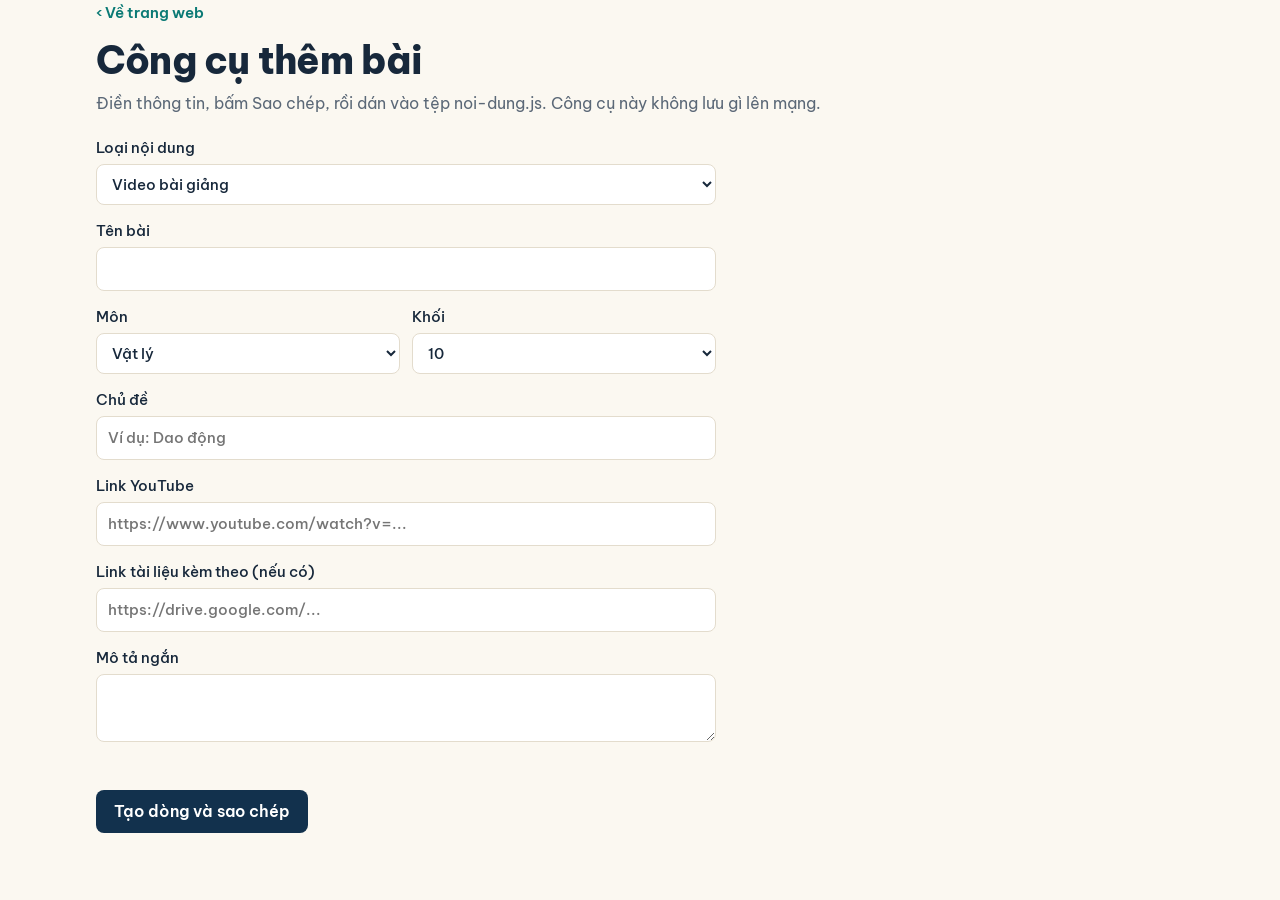
==== them-bai.html @ fa770556 "Add files via upload" ====
<!doctype html>
<html lang="vi">
<head>
  <meta charset="utf-8">
  <meta name="viewport" content="width=device-width, initial-scale=1">
  <title>Công cụ thêm bài</title>
  <link href="https://fonts.googleapis.com/css2?family=Be+Vietnam+Pro:wght@400;500;600;800&display=swap" rel="stylesheet">
  <link rel="stylesheet" href="style.css">
  <style>
    .form { max-width: 620px; display: grid; gap: 14px; }
    .form label { display: grid; gap: 4px; font-weight: 500; font-size: 15px; }
    .form input, .form select, .form textarea { font: inherit; padding: 9px 11px; border: 1px solid var(--vien); border-radius: 8px; background: #fff; color: inherit; width: 100%; }
    .hai { display: grid; grid-template-columns: 1fr 1fr; gap: 12px; }
    pre { background: var(--sau); color: #fff; padding: 14px; border-radius: 8px; white-space: pre-wrap; word-break: break-word; font-size: 14px; margin: 0; }
    .nut-bam { font: inherit; font-weight: 600; padding: 9px 18px; border: 0; border-radius: 8px; background: var(--sau); color: #fff; cursor: pointer; justify-self: start; }
    .canh-bao { color: var(--ly); font-size: 14px; min-height: 1.4em; margin: 0; }
    .an { display: none !important; }
    ol { padding-left: 20px; margin: 0; }
  </style>
</head>
<body>
  <main class="khung">
    <a class="quay-lai" href="index.html">‹ Về trang web</a>
    <div class="dau-muc">
      <h1>Công cụ thêm bài</h1>
      <p>Điền thông tin, bấm Sao chép, rồi dán vào tệp noi-dung.js. Công cụ này không lưu gì lên mạng.</p>
    </div>

    <form class="form" id="f" autocomplete="off">
      <label>Loại nội dung
        <select id="kieu"><option value="v">Video bài giảng</option><option value="t">Tài liệu, bài tập, đề thi</option></select>
      </label>
      <label>Tên bài <input id="ten" required></label>
      <div class="hai">
        <label>Môn <select id="mon"><option>Vật lý</option><option>Tin học</option></select></label>
        <label>Khối <select id="lop"><option>10</option><option>11</option><option>12</option><option value="HSG">Ôn thi HSG</option></select></label>
      </div>

      <label class="chi-v">Chủ đề <input id="chuDe" placeholder="Ví dụ: Dao động"></label>
      <label class="chi-v">Link YouTube <input id="youtube" placeholder="https://www.youtube.com/watch?v=..."></label>
      <label class="chi-v">Link tài liệu kèm theo (nếu có) <input id="taiLieu" placeholder="https://drive.google.com/..."></label>
      <label class="chi-v">Mô tả ngắn <textarea id="moTa" rows="2"></textarea></label>

      <label class="chi-t an">Loại tài liệu
        <select id="loai"><option>Lý thuyết</option><option>Thực hành</option><option>Bài tập</option><option>Trắc nghiệm</option><option>Đề kiểm tra</option><option>Chuyên đề</option><option>Đề thi</option></select>
      </label>
      <label class="chi-t an">Link tài liệu <input id="link" placeholder="https://drive.google.com/..."></label>

      <p class="canh-bao" id="cb" role="alert"></p>
      <button class="nut-bam" type="submit">Tạo dòng và sao chép</button>
    </form>

    <div class="an" id="kq" style="max-width:620px;margin-top:24px">
      <pre id="dong"></pre>
      <p id="trangThai" style="font-weight:600;margin:10px 0"></p>
      <ol>
        <li>Mở tệp noi-dung.js trên GitHub, bấm biểu tượng cây bút để sửa.</li>
        <li id="huongDan"></li>
        <li>Bấm Commit changes. Khoảng một đến hai phút sau trang web tự cập nhật.</li>
      </ol>
    </div>
  </main>

  <script>
    (function () {
      var $ = function (id) { return document.getElementById(id); };
      function capNhat() {
        var v = $("kieu").value === "v";
        document.querySelectorAll(".chi-v").forEach(function (e) { e.classList.toggle("an", !v); });
        document.querySelectorAll(".chi-t").forEach(function (e) { e.classList.toggle("an", v); });
      }
      $("kieu").addEventListener("change", capNhat);
      capNhat();

      function ytHopLe(s) { return /^[\w-]{11}$/.test(s) || /(?:youtu\.be\/|[?&]v=|\/embed\/|\/shorts\/|\/live\/)[\w-]{11}/.test(s); }
      function j(id) { return JSON.stringify($(id).value.trim()); }
      function homNay() {
        var d = new Date();
        return d.getFullYear() + "-" + String(d.getMonth() + 1).padStart(2, "0") + "-" + String(d.getDate()).padStart(2, "0");
      }

      $("f").addEventListener("submit", function (e) {
        e.preventDefault();
        var v = $("kieu").value === "v";
        var yt = $("youtube").value.trim();
        if (v && yt && !ytHopLe(yt)) { $("cb").textContent = "Link YouTube chưa đúng. Hãy sao chép link từ thanh địa chỉ của trang video."; return; }
        $("cb").textContent = "";
        var dau = "  { ten: " + j("ten") + ", mon: " + j("mon") + ", lop: " + j("lop") + ", ";
        var dong = v
          ? dau + "chuDe: " + j("chuDe") + ", youtube: " + j("youtube") + ", taiLieu: " + j("taiLieu") + ", moTa: " + j("moTa") + ', ngay: "' + homNay() + '" },'
          : dau + "loai: " + j("loai") + ", link: " + j("link") + ', ngay: "' + homNay() + '" },';
        $("dong").textContent = dong;
        $("huongDan").textContent = "Dán vào ngay dưới dòng ghi " + (v ? "DÁN VIDEO MỚI" : "DÁN TÀI LIỆU MỚI") + ".";
        $("kq").classList.remove("an");
        var bao = function (ok) { $("trangThai").textContent = ok ? "Đã sao chép. Làm tiếp các bước sau:" : "Hãy bôi đen dòng trên để sao chép, rồi làm tiếp:"; };
        if (navigator.clipboard && navigator.clipboard.writeText) {
          navigator.clipboard.writeText(dong).then(function () { bao(true); }, function () { bao(false); });
        } else { bao(false); }
      });
    })();
  </script>
</body>
</html>
---- style.css ----
:root {
  --giay: #fbf8f1;
  --trang: #ffffff;
  --muc: #17283b;
  --mo: #5b6877;
  --vien: #e3dccd;
  --ly: #c8441b;
  --ly-nhat: #fbe9e1;
  --tin: #0b7a75;
  --tin-nhat: #dcf1ef;
  --hsg: #7a5200;
  --hsg-nhat: #fbeecb;
  --sau: #12314d;
}

* { box-sizing: border-box; }

body {
  margin: 0;
  background: var(--giay);
  color: var(--muc);
  font-family: "Be Vietnam Pro", "Segoe UI", Arial, sans-serif;
  font-size: 16px;
  line-height: 1.6;
}

a { color: inherit; }
h1, h2, h3 { line-height: 1.25; margin: 0; }
:focus-visible { outline: 3px solid var(--tin); outline-offset: 2px; }
main:focus { outline: none; }

.khung { width: 100%; max-width: 1120px; margin: 0 auto; padding: 0 16px; }

/* Đầu trang */
.bang-tin { background: var(--sau); color: #fff; font-size: 14px; text-align: center; padding: 8px 16px; }

.dau-trang { background: var(--trang); border-bottom: 1px solid var(--vien); position: sticky; top: 0; z-index: 10; }
.dau-trang__hang { display: flex; align-items: center; justify-content: space-between; gap: 16px; padding-top: 12px; padding-bottom: 8px; }
.logo { font-weight: 800; font-size: 22px; text-decoration: none; letter-spacing: -0.02em; white-space: nowrap; }
.logo span { color: var(--ly); }

.tim { display: flex; flex: 0 1 320px; min-width: 0; }
.tim input { flex: 1; min-width: 0; font: inherit; font-size: 15px; padding: 8px 12px; border: 1px solid var(--vien); border-right: 0; border-radius: 8px 0 0 8px; background: var(--giay); color: inherit; }
.tim button { font: inherit; font-size: 15px; font-weight: 600; padding: 8px 14px; border: 0; border-radius: 0 8px 8px 0; background: var(--sau); color: #fff; cursor: pointer; }

.menu { display: flex; gap: 4px; overflow-x: auto; scrollbar-width: none; }
.menu::-webkit-scrollbar { display: none; }
.menu a { flex: none; text-decoration: none; font-weight: 500; font-size: 15px; padding: 8px 12px; border-bottom: 3px solid transparent; color: var(--mo); }
.menu a:hover { color: var(--muc); }
.menu a[aria-current="page"] { color: var(--muc); font-weight: 600; border-bottom-color: var(--ly); }

main { padding-top: 32px; padding-bottom: 56px; min-height: 60vh; }

/* Trang chủ */
.mo-dau { display: grid; grid-template-columns: 1.15fr 1fr; gap: 32px; align-items: center; margin-bottom: 32px; }
.mo-dau h1 { font-size: clamp(30px, 5vw, 46px); font-weight: 800; letter-spacing: -0.025em; }
.mo-dau h1 em { font-style: normal; color: var(--ly); }
.mo-dau h1 b { font-weight: 800; color: var(--tin); }
.mo-dau p { color: var(--mo); font-size: 17px; margin: 12px 0 0; max-width: 34em; }
.mo-dau__gv { font-size: 15px !important; font-weight: 600; color: var(--muc) !important; }
.mo-dau svg { width: 100%; height: auto; display: block; }

.ba-cua { display: grid; grid-template-columns: repeat(3, 1fr); gap: 16px; margin-bottom: 48px; }
.cua { background: var(--trang); border: 1px solid var(--vien); border-top: 5px solid var(--mau); border-radius: 10px; padding: 20px; display: flex; flex-direction: column; gap: 8px; }
.cua h2 { font-size: 23px; font-weight: 800; }
.cua h2 a { text-decoration: none; }
.cua h2 a:hover { color: var(--mau); }
.cua p { margin: 0; color: var(--mo); font-size: 15px; flex: 1; }
.cua__lop { display: flex; gap: 6px; flex-wrap: wrap; margin-top: 8px; }
.cua__lop a { text-decoration: none; font-size: 14px; font-weight: 600; padding: 4px 12px; border-radius: 999px; background: var(--nhat); color: var(--mau); }

.mau-ly { --mau: var(--ly); --nhat: var(--ly-nhat); }
.mau-tin { --mau: var(--tin); --nhat: var(--tin-nhat); }
.mau-hsg { --mau: var(--hsg); --nhat: var(--hsg-nhat); }

/* Tiêu đề khối */
.khoi { margin-bottom: 40px; }
.khoi__dau { display: flex; align-items: baseline; justify-content: space-between; gap: 16px; margin-bottom: 14px; }
.khoi__dau h2 { font-size: 22px; font-weight: 800; }
.khoi__dau a { font-size: 15px; font-weight: 600; color: var(--tin); text-decoration: none; white-space: nowrap; }

.dau-muc { margin-bottom: 20px; }
.dau-muc h1 { font-size: clamp(28px, 4.5vw, 38px); font-weight: 800; letter-spacing: -0.02em; }
.dau-muc p { color: var(--mo); margin: 6px 0 0; }

/* Bộ lọc */
.loc { display: flex; flex-direction: column; gap: 8px; margin-bottom: 24px; }
.loc__hang { display: flex; flex-wrap: wrap; align-items: center; gap: 6px; }
.loc__ten { font-size: 14px; color: var(--mo); min-width: 48px; }
.chip { font: inherit; font-size: 14px; font-weight: 500; padding: 5px 13px; border-radius: 999px; border: 1px solid var(--vien); background: var(--trang); color: var(--muc); cursor: pointer; }
.chip:hover { border-color: var(--muc); }
.chip[aria-pressed="true"] { background: var(--sau); border-color: var(--sau); color: #fff; }

/* Video */
.luoi-video { display: grid; grid-template-columns: repeat(auto-fill, minmax(min(100%, 250px), 1fr)); gap: 18px; }
.the-video { display: block; text-decoration: none; background: var(--trang); border: 1px solid var(--vien); border-radius: 10px; overflow: hidden; }
a.the-video:hover h3 { color: var(--ly); }
.anh-video { position: relative; aspect-ratio: 16 / 9; background: var(--nhat); display: flex; align-items: center; justify-content: center; color: var(--mau); font-weight: 600; font-size: 14px; }
.anh-video img { width: 100%; height: 100%; object-fit: cover; display: block; }
.nut-phat { position: absolute; width: 50px; height: 34px; border-radius: 8px; background: rgba(18, 49, 77, 0.85); display: flex; align-items: center; justify-content: center; }
.nut-phat::after { content: ""; border-left: 13px solid #fff; border-top: 8px solid transparent; border-bottom: 8px solid transparent; margin-left: 3px; }
.the-video__chu { padding: 12px 14px 14px; }
.the-video h3 { font-size: 16px; font-weight: 600; }
.phu { font-size: 13.5px; color: var(--mo); margin-top: 4px; }

/* Danh sách tài liệu */
.ds { list-style: none; margin: 0; padding: 0; background: var(--trang); border: 1px solid var(--vien); border-radius: 10px; }
.ds li { display: flex; align-items: center; gap: 14px; padding: 12px 16px; border-bottom: 1px solid var(--vien); }
.ds li:last-child { border-bottom: 0; }
.ds__loai { flex: none; width: 92px; text-align: center; font-size: 12.5px; font-weight: 600; padding: 3px 6px; border-radius: 6px; background: var(--nhat); color: var(--mau); }
.ds__ten { flex: 1; min-width: 0; }
.ds__ten b { font-weight: 500; display: block; }
.ds__mo { flex: none; font-size: 14px; font-weight: 600; color: var(--tin); text-decoration: none; white-space: nowrap; }
.ds__mo:hover { text-decoration: underline; }
.sap-co { flex: none; font-size: 14px; color: var(--mo); white-space: nowrap; }

/* Lộ trình HSG */
.lo-trinh { list-style: none; margin: 0 0 32px; padding: 0; display: grid; grid-template-columns: repeat(4, 1fr); gap: 12px; counter-reset: buoc; }
.lo-trinh li { counter-increment: buoc; background: var(--hsg-nhat); border-radius: 10px; padding: 14px 16px; }
.lo-trinh li::before { content: "Bước " counter(buoc); font-size: 13px; font-weight: 600; color: var(--hsg); }
.lo-trinh h3 { font-size: 16.5px; font-weight: 800; margin-top: 2px; }
.lo-trinh p { font-size: 14px; margin: 4px 0 0; color: var(--muc); }

/* Xem video */
.quay-lai { display: inline-block; font-size: 15px; font-weight: 600; color: var(--tin); text-decoration: none; margin-bottom: 12px; }
.khung-phat { aspect-ratio: 16 / 9; background: #000; border-radius: 10px; overflow: hidden; }
.khung-phat iframe { width: 100%; height: 100%; border: 0; display: block; }
.xem h1 { font-size: clamp(23px, 3.5vw, 30px); font-weight: 800; margin-top: 16px; }
.xem__mota { margin: 8px 0 0; max-width: 46em; }
.nut { display: inline-block; margin-top: 14px; padding: 9px 18px; border-radius: 8px; background: var(--sau); color: #fff; font-weight: 600; text-decoration: none; }

/* Khác */
.trong { background: var(--trang); border: 1px dashed var(--vien); border-radius: 10px; padding: 28px 16px; text-align: center; color: var(--mo); }
.lien-he { display: flex; flex-wrap: wrap; gap: 10px; margin-top: 16px; }
.loi { max-width: 40em; margin: 40px auto; background: var(--ly-nhat); border-radius: 10px; padding: 20px; }

.chan-trang { background: var(--sau); color: #d7e0ea; font-size: 14px; padding: 18px 0; }
.chan-trang__hang { display: flex; justify-content: space-between; flex-wrap: wrap; gap: 8px 20px; }

@media (max-width: 760px) {
  .dau-trang { position: static; }
  .dau-trang__hang { flex-wrap: wrap; gap: 8px; }
  .tim { flex: 1 1 100%; }
  .mo-dau { grid-template-columns: 1fr; gap: 16px; }
  .ba-cua { grid-template-columns: 1fr; }
  .lo-trinh { grid-template-columns: 1fr 1fr; }
  .ds li { flex-wrap: wrap; gap: 6px 10px; }
  .ds__ten { flex: 1 1 100%; order: 3; }
  .ds__mo, .sap-co { margin-left: auto; }
}
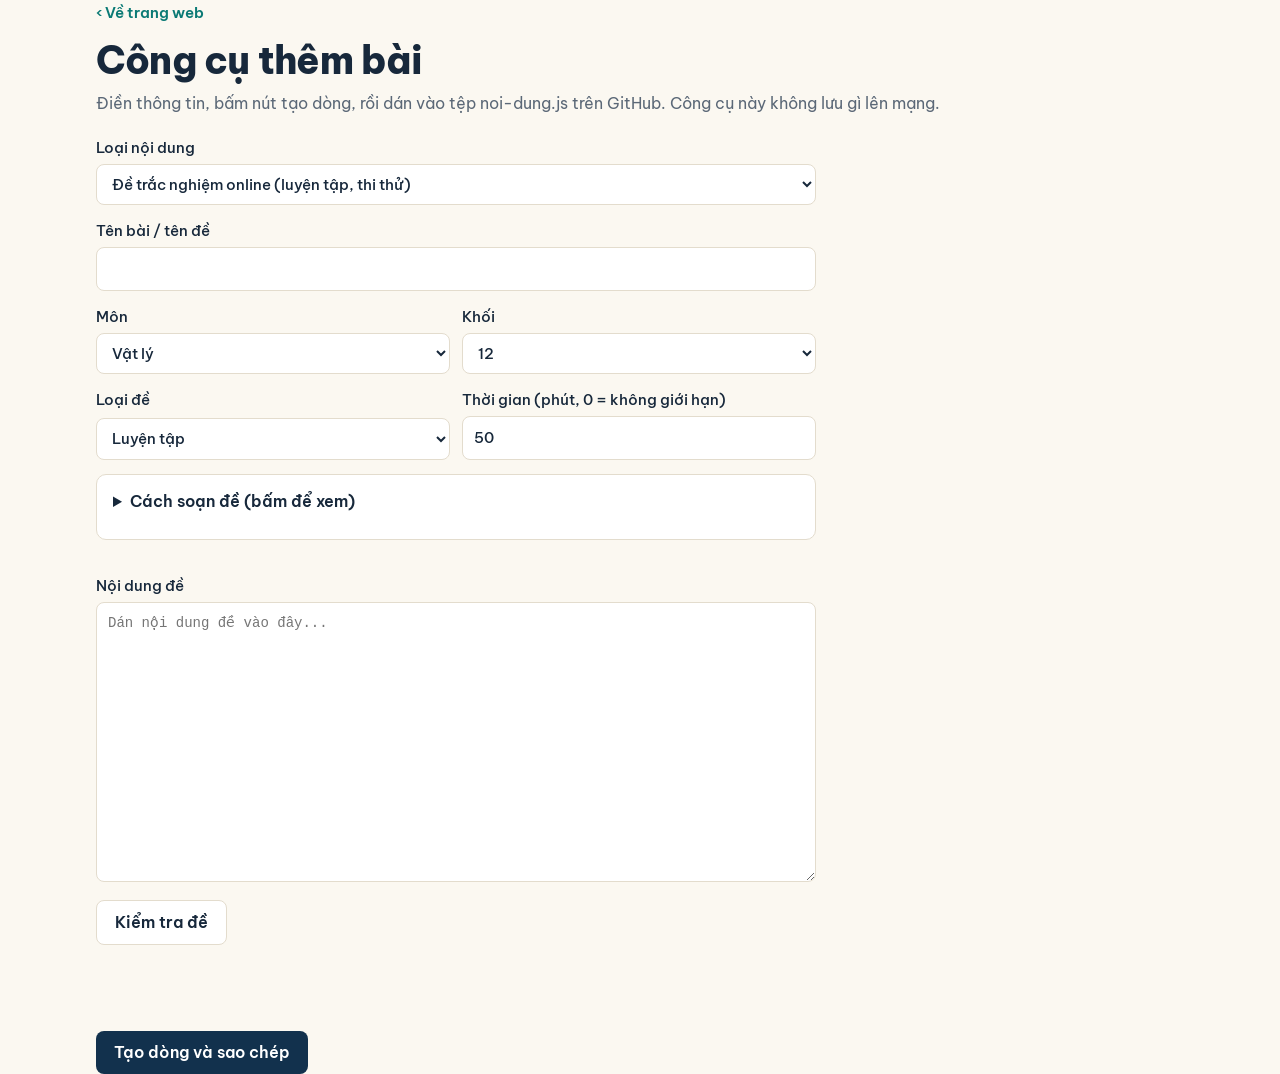
==== commit ffcae6a9: "Add files via upload" ====
--- a/them-bai.html
+++ b/them-bai.html
@@ -5,17 +5,28 @@
   <meta name="viewport" content="width=device-width, initial-scale=1">
   <title>Công cụ thêm bài</title>
   <link href="https://fonts.googleapis.com/css2?family=Be+Vietnam+Pro:wght@400;500;600;800&display=swap" rel="stylesheet">
-  <link rel="stylesheet" href="style.css">
+  <link rel="stylesheet" href="style.css?v=3">
   <style>
-    .form { max-width: 620px; display: grid; gap: 14px; }
+    .form { max-width: 720px; display: grid; gap: 14px; }
     .form label { display: grid; gap: 4px; font-weight: 500; font-size: 15px; }
     .form input, .form select, .form textarea { font: inherit; padding: 9px 11px; border: 1px solid var(--vien); border-radius: 8px; background: #fff; color: inherit; width: 100%; }
+    .form textarea.de { font-family: Consolas, monospace; font-size: 14px; min-height: 280px; }
     .hai { display: grid; grid-template-columns: 1fr 1fr; gap: 12px; }
-    pre { background: var(--sau); color: #fff; padding: 14px; border-radius: 8px; white-space: pre-wrap; word-break: break-word; font-size: 14px; margin: 0; }
+    pre.kq { background: var(--sau); color: #fff; padding: 14px; border-radius: 8px; white-space: pre-wrap; word-break: break-word; font-size: 14px; margin: 0; }
     .nut-bam { font: inherit; font-weight: 600; padding: 9px 18px; border: 0; border-radius: 8px; background: var(--sau); color: #fff; cursor: pointer; justify-self: start; }
+    .nut-bam.phu { background: #fff; color: var(--muc); border: 1px solid var(--vien); }
     .canh-bao { color: var(--ly); font-size: 14px; min-height: 1.4em; margin: 0; }
     .an { display: none !important; }
     ol { padding-left: 20px; margin: 0; }
+    ol li { margin-bottom: 6px; }
+    .kiem-tra { border-radius: 8px; padding: 12px 14px; font-size: 15px; }
+    .kiem-tra.tot { background: #e6f4ea; }
+    .kiem-tra.xau { background: var(--ly-nhat); }
+    .kiem-tra ul { margin: 6px 0 0; padding-left: 20px; }
+    .huong-dan { max-width: 720px; background: var(--trang); border: 1px solid var(--vien); border-radius: 10px; padding: 4px 16px 14px; margin-bottom: 20px; }
+    .huong-dan summary { cursor: pointer; font-weight: 600; padding: 10px 0; }
+    .huong-dan pre { background: var(--giay); padding: 12px; border-radius: 8px; white-space: pre-wrap; font-size: 13.5px; }
+    .hang { display: flex; gap: 10px; flex-wrap: wrap; }
   </style>
 </head>
 <body>
@@ -23,54 +34,129 @@
     <a class="quay-lai" href="index.html">‹ Về trang web</a>
     <div class="dau-muc">
       <h1>Công cụ thêm bài</h1>
-      <p>Điền thông tin, bấm Sao chép, rồi dán vào tệp noi-dung.js. Công cụ này không lưu gì lên mạng.</p>
+      <p>Điền thông tin, bấm nút tạo dòng, rồi dán vào tệp noi-dung.js trên GitHub. Công cụ này không lưu gì lên mạng.</p>
     </div>
 
     <form class="form" id="f" autocomplete="off">
       <label>Loại nội dung
-        <select id="kieu"><option value="v">Video bài giảng</option><option value="t">Tài liệu, bài tập, đề thi</option></select>
+        <select id="kieu">
+          <option value="d">Đề trắc nghiệm online (luyện tập, thi thử)</option>
+          <option value="t">Tài liệu bài giảng</option>
+          <option value="v">Video bài giảng</option>
+        </select>
       </label>
-      <label>Tên bài <input id="ten" required></label>
+      <label>Tên bài / tên đề <input id="ten" required></label>
       <div class="hai">
         <label>Môn <select id="mon"><option>Vật lý</option><option>Tin học</option></select></label>
-        <label>Khối <select id="lop"><option>10</option><option>11</option><option>12</option><option value="HSG">Ôn thi HSG</option></select></label>
+        <label>Khối <select id="lop"><option>10</option><option>11</option><option selected>12</option><option value="HSG-THCS">Ôn thi HSG THCS</option><option value="HSG-THPT">Ôn thi HSG THPT</option></select></label>
       </div>
 
+      <!-- Đề trắc nghiệm -->
+      <div class="hai chi-d">
+        <label>Loại đề <select id="loaiDe"><option>Luyện tập</option><option>Thi thử TN THPT</option></select></label>
+        <label>Thời gian (phút, 0 = không giới hạn) <input id="thoiGian" type="number" min="0" value="50"></label>
+      </div>
+      <details class="huong-dan chi-d">
+        <summary>Cách soạn đề (bấm để xem)</summary>
+        <p>Soạn trong Word hoặc Notepad theo mẫu dưới, rồi dán vào ô "Nội dung đề". Quy tắc:</p>
+        <ul>
+          <li>Mỗi câu bắt đầu bằng <b>Câu 1.</b>, <b>Câu 2.</b>… Có thể chia phần bằng dòng <b>PHẦN I</b>, <b>PHẦN II</b>…</li>
+          <li>Câu nhiều lựa chọn: các dòng <b>A.</b> <b>B.</b> <b>C.</b> <b>D.</b>, đặt dấu <b>*</b> trước phương án đúng.</li>
+          <li>Câu đúng/sai: các dòng <b>a)</b> <b>b)</b> <b>c)</b> <b>d)</b>, cuối mỗi dòng ghi <b>(Đ)</b> hoặc <b>(S)</b>.</li>
+          <li>Câu trả lời ngắn: thêm dòng <b>Đáp án: 2,5</b> (nhiều cách đúng thì ngăn bằng dấu |, ví dụ <b>Đáp án: 0,5|1/2</b>).</li>
+          <li>Lời giải (không bắt buộc): dòng bắt đầu bằng <b>Lời giải:</b>, học sinh xem sau khi nộp.</li>
+          <li>Công thức viết giữa hai dấu $, ví dụ <b>$v = \dfrac{s}{t}$</b>. Hình: dòng <b>Hình: link-ảnh</b>.</li>
+        </ul>
+        <pre id="mauDe">Thời gian: 50
+
+PHẦN I. Câu trắc nghiệm nhiều phương án lựa chọn
+Câu 1. Đơn vị của áp suất trong hệ SI là
+A. N.
+*B. Pa.
+C. J.
+D. W.
+Lời giải: 1 Pa = 1 N/m².
+
+PHẦN II. Câu trắc nghiệm đúng sai
+Câu 1. Một vật rơi tự do từ độ cao 20 m, lấy $g = 10$ m/s².
+a) Vật rơi với gia tốc 10 m/s². (Đ)
+b) Thời gian rơi là 4 s. (S)
+c) Vận tốc khi chạm đất là 20 m/s. (Đ)
+d) Quãng đường rơi trong giây cuối là 15 m. (Đ)
+
+PHẦN III. Câu trắc nghiệm trả lời ngắn
+Câu 1. Một vật chuyển động thẳng đều đi được 100 m trong 20 s. Tốc độ của vật là bao nhiêu m/s?
+Đáp án: 5</pre>
+        <button type="button" class="nut-bam phu" id="chenMau">Chép mẫu này vào ô Nội dung đề</button>
+      </details>
+      <label class="chi-d">Nội dung đề <textarea id="noiDungDe" class="de" spellcheck="false" placeholder="Dán nội dung đề vào đây..."></textarea></label>
+      <div class="chi-d hang"><button type="button" class="nut-bam phu" id="kiemTra">Kiểm tra đề</button></div>
+      <div class="chi-d kiem-tra an" id="ketQuaKT" role="status"></div>
+
+      <!-- Tài liệu -->
+      <label class="chi-t">Loại tài liệu
+        <select id="loai"><option>Lý thuyết</option><option>Bài giảng</option><option>Thực hành</option><option>Bài tập</option><option>Đề kiểm tra</option><option>Chuyên đề</option><option>Đề thi</option></select>
+      </label>
+      <label class="chi-t">Link tài liệu (Google Drive) <input id="link" placeholder="https://drive.google.com/file/d/..."></label>
+
+      <!-- Video -->
       <label class="chi-v">Chủ đề <input id="chuDe" placeholder="Ví dụ: Dao động"></label>
       <label class="chi-v">Link YouTube <input id="youtube" placeholder="https://www.youtube.com/watch?v=..."></label>
       <label class="chi-v">Link tài liệu kèm theo (nếu có) <input id="taiLieu" placeholder="https://drive.google.com/..."></label>
       <label class="chi-v">Mô tả ngắn <textarea id="moTa" rows="2"></textarea></label>
 
-      <label class="chi-t an">Loại tài liệu
-        <select id="loai"><option>Lý thuyết</option><option>Thực hành</option><option>Bài tập</option><option>Trắc nghiệm</option><option>Đề kiểm tra</option><option>Chuyên đề</option><option>Đề thi</option></select>
-      </label>
-      <label class="chi-t an">Link tài liệu <input id="link" placeholder="https://drive.google.com/..."></label>
-
       <p class="canh-bao" id="cb" role="alert"></p>
       <button class="nut-bam" type="submit">Tạo dòng và sao chép</button>
     </form>
 
-    <div class="an" id="kq" style="max-width:620px;margin-top:24px">
-      <pre id="dong"></pre>
+    <div class="an" id="kq" style="max-width:720px;margin-top:24px">
+      <pre class="kq" id="dong"></pre>
       <p id="trangThai" style="font-weight:600;margin:10px 0"></p>
-      <ol>
-        <li>Mở tệp noi-dung.js trên GitHub, bấm biểu tượng cây bút để sửa.</li>
-        <li id="huongDan"></li>
-        <li>Bấm Commit changes. Khoảng một đến hai phút sau trang web tự cập nhật.</li>
-      </ol>
+      <ol id="cacBuoc"></ol>
     </div>
   </main>
 
+  <script src="trac-nghiem.js?v=1"></script>
   <script>
     (function () {
       var $ = function (id) { return document.getElementById(id); };
+      var host = location.hostname;
+      var kho = /\.github\.io$/.test(host) ? "https://github.com/" + host.split(".")[0] + "/" + host : "";
+
       function capNhat() {
-        var v = $("kieu").value === "v";
-        document.querySelectorAll(".chi-v").forEach(function (e) { e.classList.toggle("an", !v); });
-        document.querySelectorAll(".chi-t").forEach(function (e) { e.classList.toggle("an", v); });
+        var k = $("kieu").value;
+        ["d", "t", "v"].forEach(function (x) {
+          document.querySelectorAll(".chi-" + x).forEach(function (e) { e.classList.toggle("an", x !== k); });
+        });
       }
       $("kieu").addEventListener("change", capNhat);
       capNhat();
+
+      $("chenMau").addEventListener("click", function () { $("noiDungDe").value = $("mauDe").textContent; kiemTra(); });
+
+      function kiemTra() {
+        var de = window.TracNghiem.phanTich($("noiDungDe").value);
+        var o = $("ketQuaKT");
+        o.classList.remove("an");
+        if (de.loi.length) {
+          o.className = "chi-d kiem-tra xau";
+          o.innerHTML = "<b>Đề còn lỗi, cần sửa:</b><ul>" + de.loi.map(function (l) { return "<li>" + window.TracNghiem.esc(l) + "</li>"; }).join("") + "</ul>";
+          return false;
+        }
+        o.className = "chi-d kiem-tra tot";
+        o.innerHTML = "<b>Đề hợp lệ.</b><ul>" + de.phan.map(function (p) {
+          var dem = { mc: 0, ds: 0, tl: 0 };
+          p.cau.forEach(function (c) { dem[c.loai]++; });
+          var mo = [];
+          if (dem.mc) mo.push(dem.mc + " câu nhiều lựa chọn");
+          if (dem.ds) mo.push(dem.ds + " câu đúng/sai");
+          if (dem.tl) mo.push(dem.tl + " câu trả lời ngắn");
+          return "<li>" + window.TracNghiem.esc(p.ten || "Câu hỏi") + ": " + mo.join(", ") + "</li>";
+        }).join("") + "</ul>";
+        if (de.thoiGian) $("thoiGian").value = de.thoiGian;
+        return true;
+      }
+      $("kiemTra").addEventListener("click", kiemTra);
 
       function ytHopLe(s) { return /^[\w-]{11}$/.test(s) || /(?:youtu\.be\/|[?&]v=|\/embed\/|\/shorts\/|\/live\/)[\w-]{11}/.test(s); }
       function j(id) { return JSON.stringify($(id).value.trim()); }
@@ -78,24 +164,53 @@
         var d = new Date();
         return d.getFullYear() + "-" + String(d.getMonth() + 1).padStart(2, "0") + "-" + String(d.getDate()).padStart(2, "0");
       }
+      function tenTep(ten) {
+        var goc = ten.normalize("NFD").replace(/[̀-ͯ]/g, "").replace(/đ/g, "d").replace(/Đ/g, "D").toLowerCase()
+          .replace(/[^a-z0-9]+/g, "-").replace(/^-|-$/g, "").slice(0, 60) || "de";
+        return "de/" + goc + ".txt";
+      }
+      function saoChep(chu, ok) {
+        if (navigator.clipboard && navigator.clipboard.writeText) navigator.clipboard.writeText(chu).then(function () { ok(true); }, function () { ok(false); });
+        else ok(false);
+      }
+      function buoc(ds) { $("cacBuoc").innerHTML = ds.map(function (b) { return "<li>" + b + "</li>"; }).join(""); }
+      var suaNoiDung = kho ? '<a href="' + kho + '/edit/main/noi-dung.js" target="_blank" rel="noopener">Mở tệp noi-dung.js trên GitHub</a>' : "Mở tệp noi-dung.js trên GitHub";
 
       $("f").addEventListener("submit", function (e) {
         e.preventDefault();
-        var v = $("kieu").value === "v";
+        var k = $("kieu").value;
         var yt = $("youtube").value.trim();
-        if (v && yt && !ytHopLe(yt)) { $("cb").textContent = "Link YouTube chưa đúng. Hãy sao chép link từ thanh địa chỉ của trang video."; return; }
+        if (k === "v" && yt && !ytHopLe(yt)) { $("cb").textContent = "Link YouTube chưa đúng. Hãy sao chép link từ thanh địa chỉ của trang video."; return; }
+        if (k === "d" && !kiemTra()) { $("cb").textContent = "Đề còn lỗi định dạng, xem ghi chú phía trên ô nội dung."; return; }
         $("cb").textContent = "";
-        var dau = "  { ten: " + j("ten") + ", mon: " + j("mon") + ", lop: " + j("lop") + ", ";
-        var dong = v
-          ? dau + "chuDe: " + j("chuDe") + ", youtube: " + j("youtube") + ", taiLieu: " + j("taiLieu") + ", moTa: " + j("moTa") + ', ngay: "' + homNay() + '" },'
-          : dau + "loai: " + j("loai") + ", link: " + j("link") + ', ngay: "' + homNay() + '" },';
+        var lop = $("lop").value;
+        var phanLop = lop.indexOf("HSG-") === 0 ? 'lop: "HSG", cap: ' + JSON.stringify(lop.slice(4)) : "lop: " + JSON.stringify(lop);
+        var dau = "  { ten: " + j("ten") + ", mon: " + j("mon") + ", " + phanLop + ", ";
+        var dong, tep = tenTep($("ten").value);
+        if (k === "v") dong = dau + "chuDe: " + j("chuDe") + ", youtube: " + j("youtube") + ", taiLieu: " + j("taiLieu") + ", moTa: " + j("moTa") + ', ngay: "' + homNay() + '" },';
+        else if (k === "t") dong = dau + "loai: " + j("loai") + ", link: " + j("link") + ', ngay: "' + homNay() + '" },';
+        else dong = dau + "loai: " + j("loaiDe") + ", tep: " + JSON.stringify(tep) + ", thoiGian: " + (Number($("thoiGian").value) || 0) + ', ngay: "' + homNay() + '" },';
         $("dong").textContent = dong;
-        $("huongDan").textContent = "Dán vào ngay dưới dòng ghi " + (v ? "DÁN VIDEO MỚI" : "DÁN TÀI LIỆU MỚI") + ".";
         $("kq").classList.remove("an");
-        var bao = function (ok) { $("trangThai").textContent = ok ? "Đã sao chép. Làm tiếp các bước sau:" : "Hãy bôi đen dòng trên để sao chép, rồi làm tiếp:"; };
-        if (navigator.clipboard && navigator.clipboard.writeText) {
-          navigator.clipboard.writeText(dong).then(function () { bao(true); }, function () { bao(false); });
-        } else { bao(false); }
+        saoChep(dong, function (ok) { $("trangThai").textContent = ok ? "Đã sao chép dòng trên. Làm tiếp các bước sau:" : "Hãy bôi đen dòng trên để sao chép, rồi làm tiếp:"; });
+        if (k === "d") {
+          var taoTep = kho ? '<a href="' + kho + "/new/main?filename=" + encodeURIComponent(tep) + '" target="_blank" rel="noopener">Mở trang tạo tệp đề trên GitHub</a> (tên tệp <b>' + tep + "</b> đã điền sẵn)" : "Trên GitHub bấm Add file → Create new file, đặt tên <b>" + tep + "</b>";
+          buoc([
+            taoTep + '. Bấm <button type="button" class="nut-bam phu" id="chepDe">Sao chép nội dung đề</button> rồi dán vào khung soạn, bấm <b>Commit changes</b>.',
+            suaNoiDung + ", bấm cây bút, dán dòng ở trên vào ngay dưới dòng <b>DÁN ĐỀ MỚI</b>, bấm <b>Commit changes</b>.",
+            "Khoảng 1–2 phút sau, đề xuất hiện ở trang lớp tương ứng."
+          ]);
+          $("chepDe").addEventListener("click", function () {
+            var nut = this;
+            saoChep($("noiDungDe").value, function (ok) { nut.textContent = ok ? "Đã sao chép nội dung đề" : "Hãy bôi đen ô Nội dung đề để sao chép"; });
+          });
+        } else {
+          buoc([
+            suaNoiDung + ", bấm biểu tượng cây bút để sửa.",
+            "Dán vào ngay dưới dòng ghi <b>" + (k === "v" ? "DÁN VIDEO MỚI" : "DÁN TÀI LIỆU MỚI") + "</b>.",
+            "Bấm <b>Commit changes</b>. Khoảng 1–2 phút sau trang web tự cập nhật."
+          ]);
+        }
       });
     })();
   </script>
--- a/style.css
+++ b/style.css
@@ -114,6 +114,88 @@
 .ds__mo:hover { text-decoration: underline; }
 .sap-co { flex: none; font-size: 14px; color: var(--mo); white-space: nowrap; }
 
+/* Thư mục HSG THCS / THPT */
+.thu-muc { display: grid; grid-template-columns: 1fr 1fr; gap: 18px; margin-bottom: 40px; }
+.thu-muc--ba { grid-template-columns: repeat(3, 1fr); }
+.thu-muc__the { display: flex; flex-direction: column; gap: 6px; text-decoration: none; background: var(--trang); border: 1px solid var(--vien); border-left: 6px solid var(--mau, var(--hsg)); border-radius: 12px; padding: 22px 22px 20px; }
+.thu-muc__the:hover { border-color: var(--mau, var(--hsg)); box-shadow: 0 4px 14px rgba(23, 40, 59, 0.12); }
+.thu-muc__cap { align-self: flex-start; font-size: 13px; font-weight: 800; letter-spacing: 0.06em; padding: 3px 10px; border-radius: 6px; background: var(--nhat, var(--hsg-nhat)); color: var(--mau, var(--hsg)); }
+.thu-muc__the h2 { font-size: 26px; font-weight: 800; margin-top: 4px; }
+.thu-muc__the p { margin: 0; color: var(--mo); flex: 1; }
+.thu-muc__vao { margin-top: 8px; font-weight: 600; color: var(--mau, var(--hsg)); }
+
+/* Trang lớp */
+.muc-luc { display: flex; flex-wrap: wrap; align-items: center; gap: 8px; margin-bottom: 28px; }
+.muc-luc__lop { font-size: 14px; font-weight: 600; color: var(--tin); text-decoration: none; margin-left: 8px; }
+.khoi { scroll-margin-top: 120px; }
+.khung-doc { height: 78vh; min-height: 420px; background: #fff; border: 1px solid var(--vien); border-radius: 10px; overflow: hidden; margin-bottom: 16px; }
+.khung-doc iframe { width: 100%; height: 100%; border: 0; display: block; }
+
+/* Làm bài trắc nghiệm */
+.the-bat-dau { background: var(--trang); border: 1px solid var(--vien); border-radius: 12px; padding: 20px; max-width: 720px; }
+.tom-tat { margin: 0 0 16px; padding-left: 20px; }
+.hai-o { display: grid; grid-template-columns: 2fr 1fr; gap: 12px; margin-bottom: 12px; }
+.hai-o label { display: grid; gap: 4px; font-weight: 500; font-size: 15px; }
+.hai-o input, .tra-loi-ngan input { font: inherit; padding: 9px 11px; border: 1px solid var(--vien); border-radius: 8px; background: var(--giay); color: inherit; width: 100%; }
+.hang-nut { display: flex; flex-wrap: wrap; gap: 10px; margin-top: 8px; }
+.hang-nut .nut, .thanh-thi .nut { margin-top: 0; border: 0; font: inherit; font-weight: 600; cursor: pointer; }
+.nut--phu { background: var(--trang) !important; color: var(--muc) !important; border: 1px solid var(--vien) !important; }
+.nut--nho { padding: 5px 12px; font-size: 14px; margin: 0; border: 0; cursor: pointer; font-family: inherit; font-weight: 600; }
+.ten-de { font-size: clamp(22px, 3.5vw, 30px); font-weight: 800; }
+.phan-thi { margin-top: 28px; }
+.phan-thi > h2 { font-size: 19px; font-weight: 800; padding: 8px 14px; background: var(--sau); color: #fff; border-radius: 8px; margin-bottom: 14px; }
+.cau { background: var(--trang); border: 1px solid var(--vien); border-radius: 10px; padding: 16px 18px; margin-bottom: 14px; }
+.cau h3 { font-size: 16px; font-weight: 800; margin-bottom: 6px; display: flex; flex-wrap: wrap; gap: 8px; align-items: baseline; }
+.cau__de { margin-bottom: 12px; }
+.cau__hinh { max-width: 100%; height: auto; display: block; margin: 0 0 12px; border-radius: 6px; }
+.lua-chon { display: grid; gap: 8px; }
+.lc { display: flex; align-items: flex-start; gap: 10px; padding: 9px 12px; border: 1px solid var(--vien); border-radius: 8px; cursor: pointer; }
+label.lc:hover { border-color: var(--muc); }
+.lc input { margin-top: 5px; flex: none; }
+.lc__nhan { flex: none; font-weight: 800; }
+.lc__chu { flex: 1; min-width: 0; }
+.lc__ghi { flex: none; font-size: 13px; font-weight: 600; }
+label.lc:has(input:checked) { border-color: var(--sau); background: #eef3f8; }
+.lc--dung { border-color: #2f8f4e; background: #e6f4ea; }
+.lc--sai { border-color: var(--ly); background: var(--ly-nhat); }
+.bang-ds { width: 100%; border-collapse: collapse; font-size: 15px; }
+.bang-ds th, .bang-ds td { border: 1px solid var(--vien); padding: 7px 8px; text-align: left; vertical-align: top; }
+.bang-ds th { background: var(--giay); font-weight: 600; }
+.bang-ds td:first-child, .bang-ds th:first-child { width: 36px; text-align: center; }
+.bang-ds td:nth-child(n+3), .bang-ds th:nth-child(n+3) { width: 64px; text-align: center; }
+.bang-ds input { width: 18px; height: 18px; }
+.dong--dung td { background: #e6f4ea; }
+.dong--sai td { background: var(--ly-nhat); }
+.tra-loi-ngan { display: flex; align-items: center; gap: 10px; flex-wrap: wrap; font-weight: 500; }
+.tra-loi-ngan input { max-width: 200px; }
+pre.ma { background: var(--sau); color: #fff; padding: 12px; border-radius: 8px; overflow-x: auto; font-size: 14px; margin: 8px 0; }
+.cau code, .loi-giai code { font-family: Consolas, monospace; background: var(--giay); padding: 1px 5px; border-radius: 4px; }
+pre.ma code { background: none; padding: 0; }
+.thanh-thi { position: sticky; bottom: 0; z-index: 5; display: flex; flex-wrap: wrap; align-items: center; gap: 8px 16px; background: var(--trang); border: 1px solid var(--vien); border-radius: 12px 12px 0 0; padding: 10px 16px; margin-top: 20px; box-shadow: 0 -4px 16px rgba(23, 40, 59, 0.1); }
+.dong-ho { font-weight: 800; font-size: 18px; font-variant-numeric: tabular-nums; }
+.dong-ho--gap { color: var(--ly); }
+.xac-nhan { flex: 1 1 260px; font-size: 15px; }
+.thanh-thi > .nut { margin-left: auto; }
+.ket-qua { display: flex; gap: 24px; align-items: flex-start; background: var(--trang); border: 1px solid var(--vien); border-radius: 12px; padding: 22px; }
+.ket-qua__diem { flex: none; width: 140px; height: 140px; border-radius: 50%; background: var(--sau); color: #fff; display: flex; flex-direction: column; align-items: center; justify-content: center; }
+.ket-qua__diem b { font-size: 44px; line-height: 1; font-weight: 800; }
+.ket-qua__diem span { font-size: 14px; opacity: 0.85; margin-top: 4px; }
+.ket-qua h1 { font-size: 24px; font-weight: 800; }
+.ket-qua p { margin: 6px 0 0; }
+.ket-qua .tom-tat { margin-top: 10px; }
+.xem-lai { font-size: 22px; font-weight: 800; margin: 32px 0 0; }
+.nhan-kq { font-size: 13px; font-weight: 600; padding: 2px 10px; border-radius: 999px; background: var(--giay); color: var(--mo); }
+.cau--dung .nhan-kq { background: #e6f4ea; color: #1f6b38; }
+.cau--sai .nhan-kq { background: var(--ly-nhat); color: var(--ly); }
+.cau--mot-phan .nhan-kq { background: var(--hsg-nhat); color: var(--hsg); }
+.cau--dung { border-left: 5px solid #2f8f4e; }
+.cau--sai { border-left: 5px solid var(--ly); }
+.cau--mot-phan { border-left: 5px solid var(--hsg); }
+.tl-ket-qua { margin: 0; }
+.loi-giai { margin-top: 12px; background: var(--giay); border-radius: 8px; padding: 8px 12px; }
+.loi-giai summary { cursor: pointer; font-weight: 600; color: var(--tin); }
+.loi-giai div { margin-top: 8px; }
+
 /* Lộ trình HSG */
 .lo-trinh { list-style: none; margin: 0 0 32px; padding: 0; display: grid; grid-template-columns: repeat(4, 1fr); gap: 12px; counter-reset: buoc; }
 .lo-trinh li { counter-increment: buoc; background: var(--hsg-nhat); border-radius: 10px; padding: 14px 16px; }
@@ -142,7 +224,14 @@
   .dau-trang__hang { flex-wrap: wrap; gap: 8px; }
   .tim { flex: 1 1 100%; }
   .mo-dau { grid-template-columns: 1fr; gap: 16px; }
-  .ba-cua { grid-template-columns: 1fr; }
+  .ba-cua, .thu-muc, .thu-muc--ba, .hai-o { grid-template-columns: 1fr; }
+  .ket-qua { flex-direction: column; align-items: center; text-align: center; }
+  .ket-qua .tom-tat { text-align: left; }
+  .ket-qua .hang-nut { justify-content: center; }
+  .cau { padding: 14px; }
+  .bang-ds { font-size: 14px; }
+  .bang-ds td:nth-child(n+3), .bang-ds th:nth-child(n+3) { width: 48px; }
+  .bang-ds th, .bang-ds td { padding: 6px 4px; }
   .lo-trinh { grid-template-columns: 1fr 1fr; }
   .ds li { flex-wrap: wrap; gap: 6px 10px; }
   .ds__ten { flex: 1 1 100%; order: 3; }
